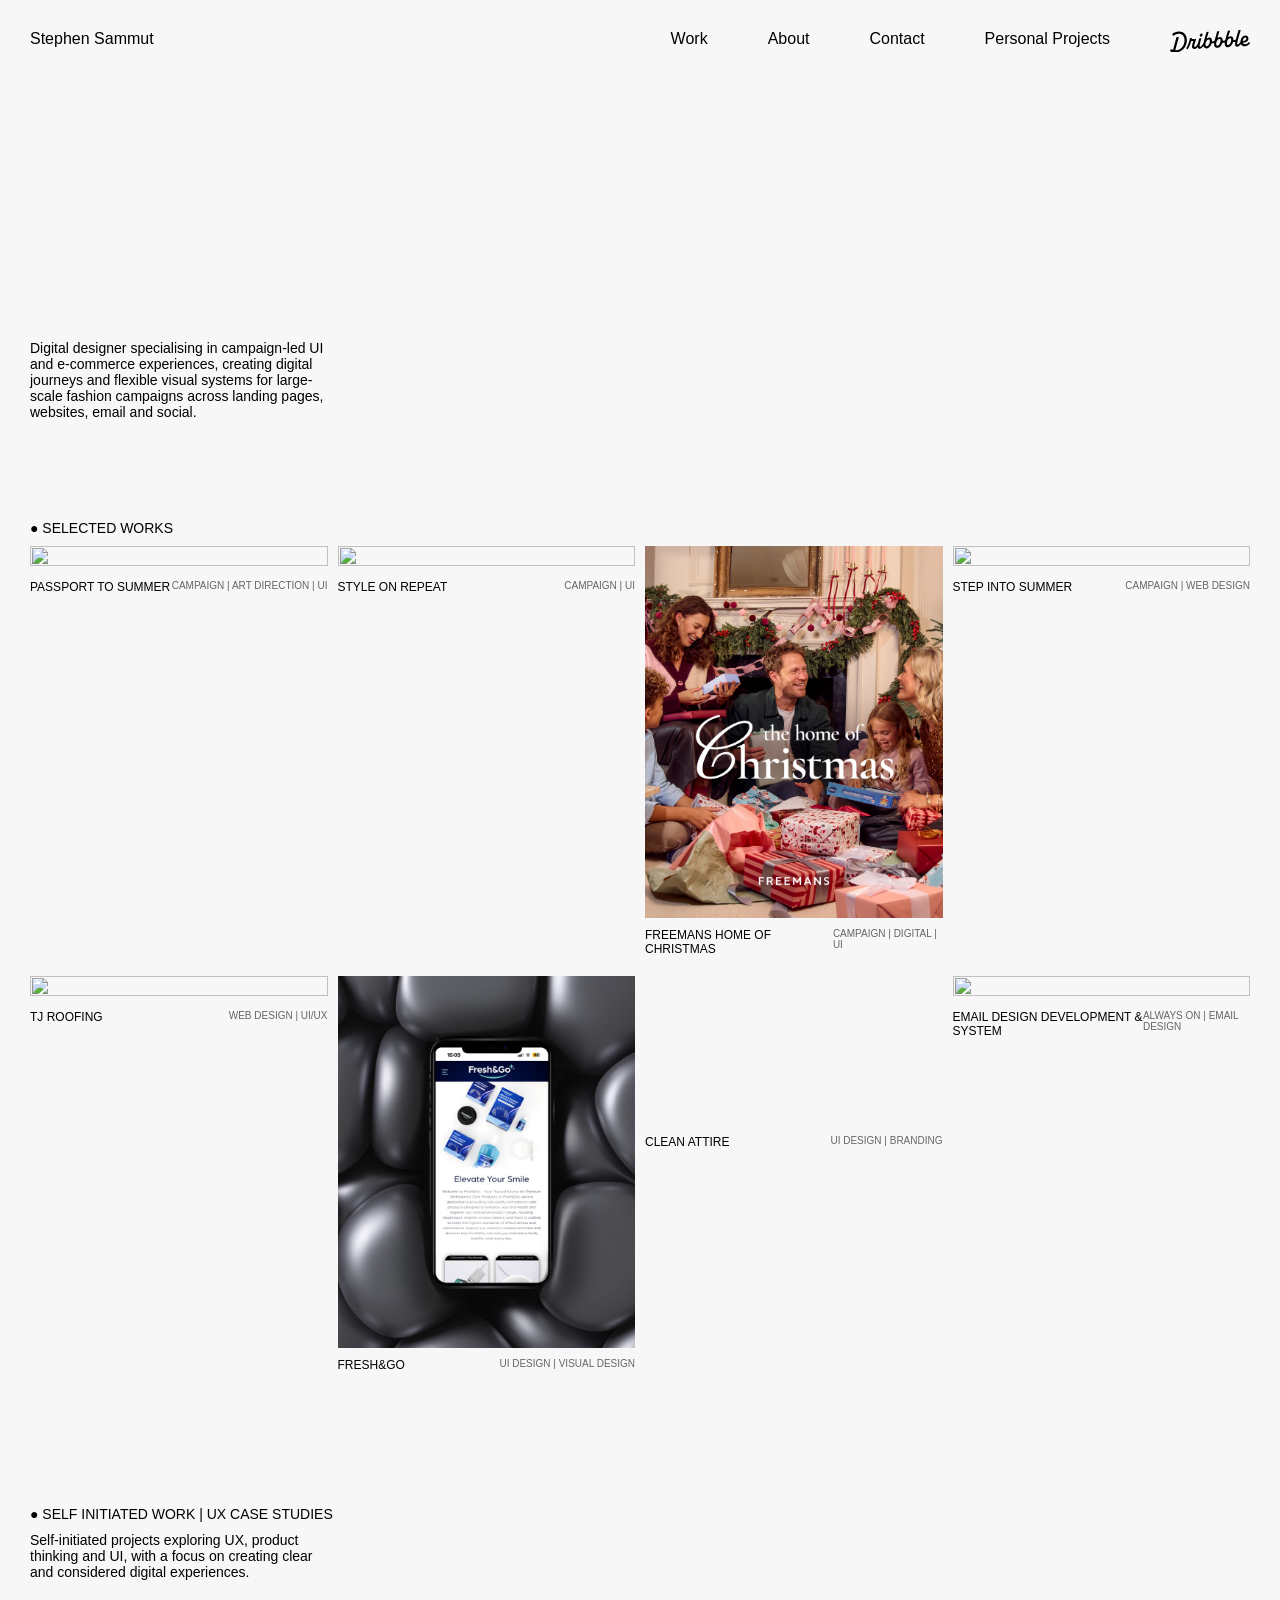
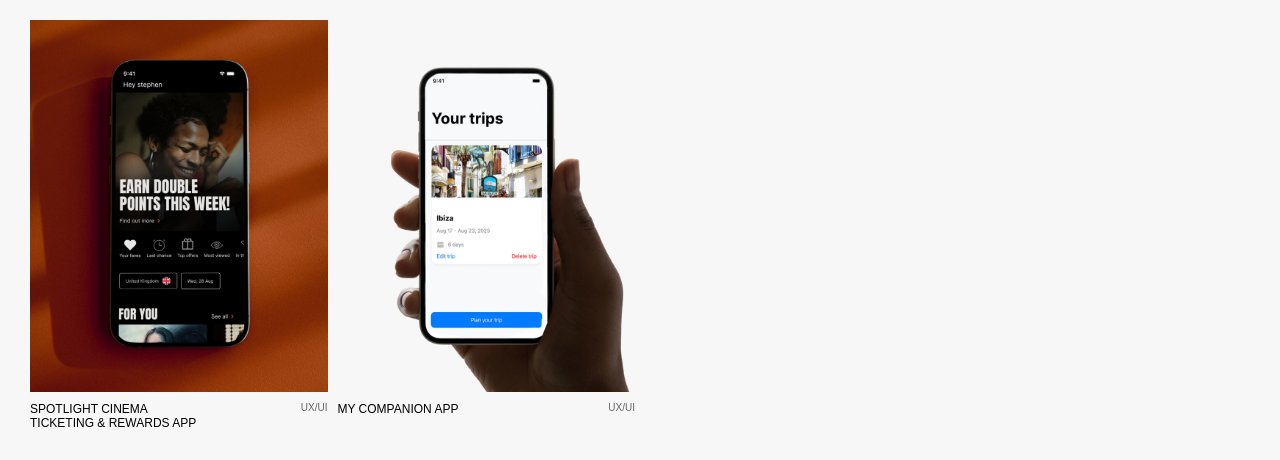
==== index.html @ e6610e61 "Update project image source in index.html" ====
<!doctype html>
<html lang="en">
  <head>
    <meta charset="UTF-8" />
    <meta name="viewport" content="width=device-width, initial-scale=1.0" />
    <meta
      name="description"
      content="Stephen Sammut is a digital designer specialising in campaign-led UI and e-commerce experiences."
    />
    <meta name="author" content="Stephen Sammut" />
    <link rel="stylesheet" href="stephenSitev2.css" />
    <link href="https://db.onlinewebfonts.com/c/d1a580023d40c546276decde1c711e60?family=SuisseIntl-Bold" rel="stylesheet">
    <title>Stephen Sammut | Digital Designer</title>
  </head>

  <body>
    <div class="webpage">
      <header class="top-homepage">
       
        <div class="logo">Stephen Sammut</div>

        <button class="menu-toggle" id="menuToggle">☰</button>

        <nav id="mobileMenu">
          <a href="#work">Work</a>
          <a href="#">About</a>
          <a href="https://www.linkedin.com/feed/">Contact</a>
          <a href="#div_id">Personal Projects</a>
           <a href="https://dribbble.com/StephenSammut" target="_blank"><svg xmlns="http://www.w3.org/2000/svg" width="80"  viewBox="0 0 210 59" fill="none">
    <title>Dribbble: the community for graphic design</title>
<path fill-rule="evenodd" clip-rule="evenodd" d="M206.622 31.928C207.065 31.4116 207.85 31.4352 208.253 31.986H208.25L209.784 34.0834C210.075 34.4864 210.073 35.0425 209.769 35.4349C207.106 38.8893 202.44 42.2143 196.81 42.5359C192.366 42.7887 188.701 41.1051 186.706 37.9221C186.311 37.2925 185.44 37.2557 184.997 37.8511C182.63 41.0286 179.766 43.5134 176.782 43.6845C171.467 43.9876 169.966 40.4228 171.28 32.563C171.412 31.7805 170.726 31.1192 169.987 31.3141C168.885 31.6065 167.715 31.7356 166.528 31.633C166.034 31.5907 165.571 31.8912 165.422 32.3811C163.455 38.8418 158.774 44.8518 152.715 45.1997C148.847 45.421 143.069 43.205 143.647 33.9462C143.695 33.1927 143.019 32.5999 142.323 32.8106C141.11 33.1795 139.804 33.3534 138.474 33.2401C137.981 33.1979 137.52 33.4983 137.371 33.9885C135.404 40.449 130.723 46.4592 124.664 46.8068C120.796 47.0282 115.018 44.8124 115.596 35.5536C115.644 34.7998 114.968 34.207 114.272 34.418C113.059 34.7869 111.753 34.9634 110.423 34.8473C109.93 34.8053 109.469 35.1057 109.32 35.5956C107.352 42.0564 102.672 48.0664 96.6132 48.4142C93.8613 48.5723 90.1398 47.4945 88.4308 43.5264C88.1016 42.7599 87.1144 42.6438 86.6257 43.3105C84.2334 46.5751 81.3193 49.152 78.2762 49.3259C75.1571 49.505 73.4509 48.2535 72.7091 46.0216C72.4458 45.2339 71.4609 45.0467 70.9293 45.6712C68.8002 48.1744 66.3749 50.0082 63.9216 50.1479C60.1393 50.3666 57.9619 47.563 57.7823 44.1667C57.5747 40.204 59.2887 35.564 61.2025 30.4999C61.4684 29.7964 60.9873 29.0348 60.2608 29.0032C59.157 28.956 57.8963 28.8399 56.7113 28.6185C56.1771 28.5159 55.6583 28.8479 55.5063 29.3907C53.243 37.4716 49.7771 45.392 46.8529 50.074C46.5263 50.5984 45.8505 50.7381 45.3593 50.377L43.1264 48.7331C42.6682 48.393 42.5441 47.7397 42.8504 47.247C47.0759 40.478 50.8278 29.8807 52.1215 22.0421C52.2025 21.5415 52.61 21.17 53.0986 21.141L56.0683 20.9697C56.7493 20.9302 57.2861 21.5652 57.162 22.2634L57.1493 22.3372C57.0379 22.959 57.4532 23.5439 58.0532 23.6257C60.7164 23.992 64.6963 24.0366 67.3975 23.9313C68.157 23.9023 68.6938 24.6875 68.4178 25.4226C66.2507 31.1876 63.3469 39.1765 63.5139 42.3382C63.5899 43.7662 64.2204 44.5462 65.3291 44.4829C67.4508 44.3619 70.7141 40.0959 73.1876 35.3455C73.2331 35.261 73.2659 35.169 73.2862 35.0741C74.1196 31.3543 75.3565 27.2068 76.6061 23.0163L76.6837 22.7561C76.8128 22.3188 77.1901 22.0131 77.6306 21.9868L81.1876 21.7839C81.9219 21.7417 82.4712 22.4795 82.2485 23.2093C82.0654 23.8112 81.883 24.409 81.7023 25.0014C78.5723 35.2603 75.9438 43.8759 79.4838 43.6742C81.7978 43.5422 85.0764 39.6164 87.8966 34.0279C87.9421 33.9356 87.9751 33.8381 87.9954 33.7355C88.1372 33.0055 88.3092 32.2416 88.5195 31.4432C90.1639 24.8753 92.0286 18.3691 93.8955 11.855C94.4717 9.8446 95.0481 7.83341 95.6182 5.81945C95.7449 5.37417 96.1245 5.06062 96.57 5.03426L100.221 4.82611C100.963 4.78396 101.512 5.52962 101.279 6.26474C99.8208 10.8388 98.2967 15.7106 96.8487 20.4006C96.5448 21.3887 97.603 22.2107 98.4386 21.6416C99.8791 20.6562 101.545 20.0027 103.158 19.9105C107.267 19.676 110.064 23.0565 110.332 28.1496C110.347 28.4184 110.363 28.7082 110.37 29.0032C110.385 29.5673 110.808 30.023 111.348 30.0704C113.282 30.2417 115.259 29.6673 116.786 28.3051C116.943 28.1654 117.049 27.9757 117.102 27.7701C118.616 21.8916 120.287 16.0568 121.959 10.2147C122.532 8.21455 123.105 6.21353 123.672 4.20956C123.798 3.76427 124.178 3.45072 124.624 3.42438L128.274 3.21623C129.016 3.17408 129.566 3.91972 129.333 4.65484C127.874 9.22892 126.35 14.1007 124.902 18.7907C124.598 19.7788 125.657 20.6008 126.492 20.0317C127.933 19.0463 129.599 18.3929 131.211 18.3006C135.32 18.0662 138.117 21.4466 138.386 26.5399C138.401 26.8084 138.416 27.0985 138.424 27.3935C138.436 27.9573 138.862 28.4132 139.401 28.4607C141.335 28.6318 143.312 28.0573 144.839 26.6951C144.996 26.5557 145.102 26.3659 145.156 26.1604C146.67 20.2818 148.34 14.4471 150.013 8.6051C150.586 6.60484 151.158 4.60372 151.725 2.59968C151.852 2.15439 152.232 1.84085 152.677 1.8145L156.328 1.60635C157.07 1.56419 157.619 2.30985 157.386 3.04497C155.928 7.61902 154.404 12.4908 152.956 17.1808C152.652 18.1689 153.71 18.991 154.546 18.4219C155.986 17.4364 157.652 16.783 159.265 16.6908C163.374 16.4563 166.171 19.8367 166.44 24.9299C166.455 25.2013 166.47 25.4885 166.477 25.7835C166.493 26.3447 166.913 26.8032 167.452 26.8507C169.323 27.0166 171.237 26.4844 172.741 25.2171C172.908 25.0774 173.024 24.8798 173.08 24.6637C174.804 18.0187 177.336 9.31324 179.777 0.981894C179.906 0.541877 180.285 0.236236 180.726 0.209888L184.344 0.0017367C185.078 -0.0404207 185.627 0.692063 185.407 1.42191C182.047 12.5778 179.308 22.3372 177.797 28.0944C175.789 35.9039 175.711 38.1567 177.994 38.025C179.911 37.9143 182.493 35.1952 184.928 31.0847C185.025 30.924 185.075 30.7397 185.083 30.5526C185.402 22.324 190.447 14.8385 197.946 14.409C202.969 14.1218 205.721 17.916 205.918 21.6495C206.293 28.7767 199.248 33.3324 192.42 32.9107C191.625 32.8606 191.047 33.7145 191.397 34.4574C192.351 36.4967 194.359 37.6352 197.787 37.4374C201.048 37.2531 204.468 34.439 206.622 31.928ZM93.7548 33.9278C92.1345 40.4228 94.1017 42.9652 96.646 42.8203C100.823 42.5805 104.864 34.9263 104.553 29.019C104.416 26.4396 102.907 25.0958 101.145 25.1961C98.2106 25.3646 95.0512 28.745 93.7548 33.9278ZM121.808 32.3207C120.188 38.8154 122.155 41.3581 124.7 41.2131H124.697C128.874 40.9734 132.917 33.3192 132.606 27.4119C132.472 24.8324 130.96 23.4886 129.198 23.5887C126.264 23.7574 123.105 27.1379 121.808 32.3207ZM149.862 30.7133C148.242 37.2082 150.209 39.7509 152.753 39.606H152.751C156.925 39.3662 160.971 31.712 160.66 25.8047C160.525 23.2251 159.014 21.8814 157.252 21.9815C154.318 22.1501 151.158 25.5307 149.862 30.7133ZM200.584 22.2239C200.559 20.5218 199.513 19.2887 197.817 19.3862H197.815C194.483 19.5785 191.875 23.1856 191.045 27.562C190.913 28.2577 191.422 28.9058 192.103 28.8899C196.407 28.7821 200.721 25.9416 200.584 22.2239ZM44.3525 25.3837C43.9171 12.1962 35.3423 3.49339 22.6712 3.94658C17.2307 4.19426 11.0052 6.25733 6.32164 9.9461C5.88113 10.2939 5.76719 10.9315 6.06593 11.4163L8.05331 14.6519C8.39254 15.2052 9.11407 15.3185 9.60776 14.9075C13.1724 11.9459 18.0383 10.0041 22.7193 9.79855C31.403 9.43757 37.7828 14.9971 38.1551 25.7367C38.6209 38.2417 30.2157 52.5461 16.7091 53.3207C16.2382 53.3471 15.7471 53.3577 15.2559 53.3577C14.5673 53.3577 14.0585 52.6858 14.2306 51.9901C16.8357 41.4744 19.8763 30.1974 22.9776 19.7029C23.1928 18.973 22.6459 18.2458 21.9143 18.288L17.9648 18.5146C17.5218 18.5409 17.142 18.8492 17.0129 19.2918C14.0331 29.6045 11.0508 40.7895 8.36723 51.284C8.21279 51.89 7.59761 52.2379 7.02544 52.0427C5.62543 51.566 4.34693 51.0232 3.2583 50.3881C2.73677 50.0825 2.07601 50.2987 1.80765 50.8571L0.11142 54.4037C-0.139216 54.9281 0.0455967 55.5709 0.539275 55.8527C4.38489 58.0345 10.223 59.2806 16.0914 58.9462C35.4032 57.8393 44.864 40.0015 44.3525 25.3889V25.3837ZM82.3044 9.18082C79.955 9.31518 77.8713 11.9553 78.0183 14.7377C78.1143 16.5715 79.2917 17.7967 81.1195 17.694C83.4689 17.5596 85.6106 14.7798 85.4714 12.1318C85.3754 10.298 84.0005 9.08333 82.3044 9.18082Z" fill="currentColor"></path>
</svg></a>
        </nav>
      </header>

      <div class="grid-container">
        <div class="grid-container-2">
          <div class="intro-copy">
            <p>
             Digital designer specialising in campaign-led UI and e-commerce experiences, creating digital journeys and flexible visual systems for large-scale fashion campaigns across landing pages, websites, email and social.

            </p>
          </div>

        </div>
      </div>
 <div class="intro-copy" style="padding-bottom: 10px; padding-left: 10px;" id="work">
            <p>
              ● SELECTED WORKS

            </p>
          </div>
      <main class="grid-container">
        <div class="grid-container-2">
          <div class="case-study-container">
            <a href="PassporttosummerCasestudy.html">
              <img src="imgs/ProjectCard_1_PTS_v3.gif" alt="" />
            </a>
            <div class="project-copy-content">
              <div class="project-name">PASSPORT TO SUMMER</div>
              <div class="project-name-span">CAMPAIGN | ART DIRECTION | UI</div>
            </div>
          </div>

          <div class="case-study-container">
            <a href="styleonrepeat.html">
              <img src="imgs/ProjectCard_3_SOR_.png" alt="" />
            </a>
            <div class="project-copy-content">
              <div class="project-name">STYLE ON REPEAT</div>
              <div class="project-name-span">CAMPAIGN | UI</div>
            </div>
          </div>



          <div class="case-study-container">
            <a href="Christmas.html">
              <img src="imgs/ProjectCard_5_XMAS_.png" alt="" />
            </a>
            <div class="project-copy-content">
              <div class="project-name">FREEMANS HOME OF CHRISTMAS</div>
              <div class="project-name-span">CAMPAIGN | DIGITAL | UI</div>
            </div>
          </div>

          <div class="case-study-container">
            <a href="stepintosummer.html">
              <img src="imgs/ProjectCard_2_SIS_.png" alt="" />
            </a>
            <div class="project-copy-content">
              <div class="project-name">STEP INTO SUMMER</div>
              <div class="project-name-span">CAMPAIGN | WEB DESIGN</div>
            </div>
          </div>

           

          

          <div class="case-study-container">
            <a href="tjroofing.html">
              <img src="imgs/ProjectCard_6_TJ_.png" alt="" />
            </a>
            <div class="project-copy-content">
              <div class="project-name">TJ ROOFING</div>
              <div class="project-name-span">WEB DESIGN | UI/UX</div>
            </div>
          </div>



          <div class="case-study-container">
            <a href="fresh&go.html">
              <img src="imgs/ProjectCard_7_FRESHandgo_.png" alt="" />
            </a>
            <div class="project-copy-content">
              <div class="project-name">FRESH&GO</div>
              <div class="project-name-span">UI DESIGN | VISUAL DESIGN</div>
            </div>
          </div>

          <div class="case-study-container">
            <a href="cleanattire.html">
             <video class="video" autoplay muted loop playsinline>
            <source
              src="imgs/ProjectCard_8_cleanattire_.mp4"
              type="video/mp4"
            />
          </video>
            </a>
            <div class="project-copy-content">
              <div class="project-name">CLEAN ATTIRE</div>
              <div class="project-name-span">UI DESIGN | BRANDING</div>
            </div>
          </div>

          <div class="case-study-container">
            <a href="emaildesign.html">
              <img src="imgs/ProjectCard_4_EMAIL.png" alt="" />
            </a>
            <div class="project-copy-content">
              <div class="project-name">EMAIL DESIGN DEVELOPMENT & SYSTEM</div>
              <div class="project-name-span">ALWAYS ON | EMAIL DESIGN</div>
            </div>
          </div>

         
        </div>
      </main>

      <!-- Personal Work Section -->
      <section class="personal-work-container">
        <div class="intro-copy" style="padding-bottom: 10px; padding-left: 10px;">
            <p>
              ● SELF INITIATED WORK  | UX CASE STUDIES

            </p>
          </div>
          <div class="grid-container">
        <div class="grid-container-2">
          <div class="intro-copy personal-work-copy">
            <p>
             Self-initiated projects exploring UX, product thinking and UI, with a focus on creating clear and considered digital experiences.

            </p>
          </div>

        </div>
      </div>
        <main class="grid-container">
        <div class="grid-container-2">
            <div class="case-study-container">
            <a href="spotlight.html">
              <img src="imgs/ProjectCard_9_Spotlight_.jpg" alt="" />
            </a>
            <div class="project-copy-content" id="div_id">
              <div class="project-name">SPOTLIGHT CINEMA<br>TICKETING & REWARDS APP</div>
              <div class="project-name-span">UX/UI</div>
            </div>
          </div>
           <div class="case-study-container">
            <a href="emaildesign.html">
              <img src="imgs/ProjectCard_10_Companion.jpg" alt="" />
            </a>
            <div class="project-copy-content">
              <div class="project-name">MY COMPANION APP</div>
              <div class="project-name-span">UX/UI</div>
            </div>
          </div>
        </div>
      </main>
      </section>
    </div>
    <script src="script.js"></script>
   
  </body>
</html>
---- stephenSitev2.css ----
* {
  box-sizing: border-box;
  margin: 0;
  padding: 0;
}

body {
  font-family: Arial, sans-serif;
  background-color: #f7f7f7;
}

h2 {
  font-size: 1.25rem;
  line-height: 1.5rem;
  margin-bottom: 10px;
     font-family: "Suisse Intl", sans-serif;
    font-weight: 700;

}

.test-image{
  width: 100%;
}
.test-image img{
  position: absolute;
}

.container-7{
      display: flex;
    overflow: hidden;
    width: 100%;
    height: auto;
    max-width: none;
    padding-top: 50px;
    padding-bottom: 50px;
    justify-content: center;
    align-items: center;
}



.webpage {
  width: 100%;
  min-height: 100vh;
  padding: 20px;
}

.intro-copy.case-study-intro.less-width{
  max-width: 400px;
}

/* CASE STUDY LINK */

.case-study-link {
  display: inline-flex;
  align-items: center;
  gap: 8px;
  text-decoration: none;
  color: inherit;
  font-size: 16px;
  transition: gap 0.3s ease;
  padding-top: 10px;
}

.case-study-link .arrow {
  font-size: 20px;
  line-height: 1;
  transition: transform 0.3s ease;
}

.case-study-link:hover {
  gap: 12px;
}

.case-study-link:hover .arrow {
  transform: translate(2px, -2px);
}


/* -------------------------
   HEADER
------------------------- */

.top-homepage {
  width: 100%;
  height: 320px;

  display: flex;
  justify-content: space-between;
  align-items: flex-start;

  padding: 10px;
}

.top-homepage.new-row {
  padding: 0px 10px 40px;
  height: 100%;
}

.logo {
  font-size: 16px;
}

nav {
  display: flex;
  gap: 60px;
}

nav a {
  color: #000;
  text-decoration: none;
}

.menu-toggle {
  display: none;
}

/* -------------------------
   PROJECT GRID
------------------------- */

.grid-container {
  width: 100%;
  padding: 0 10px;
}

.grid-container-2 {
  display: grid;
  grid-template-columns: repeat(4, 1fr);
  gap: 10px;
  width: 100%;
}

.grid-container-2.column-layout {
  display: flex;
  flex-direction: column;
  width: 40%;
  height: 100%;
}

.grid-container-2.two-column-layout {
  display: grid;
  grid-template-columns: repeat(2, 1fr);
  gap: 10px;
  width: 100%;
}

.video {
  width: 100%;
  height: auto;
  display: block;
}

/* -------------------------
   PROJECT
------------------------- */

.one-col-layout {
  display: flex;
  flex-direction: column;
  width: 71%;
  height: 100%;
  margin: 0 auto;
}

.case-study-container {
  width: 100%;
  margin-bottom: 10px;
}



.case-study-container a {
  display: block;
  color: #000;
  text-decoration: none;
}

.case-study-container img {
  display: block;
  width: 100%;
  height: 100%;
  object-fit: cover;
}

.case-study-container.two-rows {
  display: grid;
  grid-template-rows: 1fr 1fr;
  gap: 5px;
}

.case-study-container.gifting-wireframe{
  padding:100px;
}

.case-study-text {
  margin-top: 8px;
  font-size: 12px;
}

.project-name {
  padding-top: 10px;
  font-size: 12px;
}

.project-name-span {
  padding-top: 10px;
  font-size: 10px;
  color: #656565;
}

.project-copy-content {
  display: flex;
  justify-content: space-between;
}

.intro-copy {
  padding-bottom: 100px;
  font-size: 14px;
}

.intro-copy.case-study-intro {
  padding-bottom: 0px;
}

.intro-copy.case-study-intro.new-row {
  width: 40vw;
  padding: 5%;
}

/* ================================
   CAMPAIGN IMPACT
================================ */

.campaign-impact {
    width: 100%;
    margin: 90px 20px 110px;
}

.campaign-impact__line {
    width: 100%;
    height: 1px;
    background: #d8d8d8;
    margin-bottom: 55px;
}

.campaign-impact__content {
    display: grid;
    grid-template-columns: 1fr 1fr;
    gap: 80px;
    align-items: center;
}

.campaign-impact__stat {
    display: flex;
    flex-direction: column;
}

.campaign-impact__eyebrow {
    font-size: 11px;
    line-height: 1;
    text-transform: uppercase;
    letter-spacing: 0.08em;
    margin-bottom: 18px;
}

.campaign-impact__number {
    font-size: clamp(70px, 8vw, 120px);
    line-height: 0.85;
    font-weight: 400;
    letter-spacing: -0.06em;
    margin-bottom: 20px;
}

.campaign-impact__label {
    font-size: 11px;
    line-height: 1;
    text-transform: uppercase;
    letter-spacing: 0.12em;
}

.campaign-impact__description {
    max-width: 430px;
    border-left: 1px solid #d8d8d8;
    padding-left: 45px;
}

.campaign-impact__description p {
    margin: 0;
    font-size: 15px;
    line-height: 1.45;
}

.personal-work-container {
  width: 100%;
  height: auto;
  padding-top: 10%;
 
}

.intro-copy.personal-work-copy{
  padding-bottom: 40px;
}


.relative-flex-phone.home {
    top: 81px;
    position: relative
}

.relative-flex-phone.rewards {
    top: 126px;
    position: relative
}

.relative-flex-screen {
    display: flex;
    flex-direction: row;
    overflow-x: auto;
    scroll-snap-type: x mandatory;
    -webkit-overflow-scrolling: touch;
    scroll-behavior: smooth;
    transition: transform 0.5s ease;
    position: relative;
    display: flex;
    padding-top: 100px;
    padding-bottom: 200px;
    justify-content: center;
    align-items: center;
    gap: 21px;
    aspect-ratio: auto;
    background-color: var(--white);
    overflow-y: hidden;
  }

  .center {
    display: flex;
    justify-content: center;
    align-items: center;
  }

@media (min-width: 1024px) {
  a {
    position: relative;
    text-decoration: none;
    color: inherit;
  }

  a::after {
    content: "";
    position: absolute;
    left: 0;
    bottom: -4px;
    width: 100%;
    height: 1px;
    background: currentColor;
    transform: scaleX(0);
    transform-origin: left;
    transition: transform 0.4s cubic-bezier(0.16, 1, 0.3, 1);
  }

  a:hover::after {
    transform: scaleX(1);
  }
}

@media (max-width: 1080px) {
  .project-copy-content {
    display: block;
  }
}

@media (max-width: 768px) {

  .relative-flex-phone.home {
    top: 0;
   
}

.relative-flex-phone.rewards {
    top: 0;
}

  .webpage{
    padding:5px;
  }

  .grid-container-2.column-layout {

    width: 100%;
  }

  .intro-copy.case-study-intro.new-row {
    width: 100%;
    padding: 5%;
  }

  .grid-container-2 {
    display: grid;
    grid-template-columns: repeat(2, 1fr);
    gap: 5px;
    width: 100%;
  }

  .menu-toggle {
    display: block;
    position: relative;
    z-index: 10;
    border: none;
    background: none;
  }

  nav {
    position: fixed;
    top: 0;
    right: 0;

    width: 7vw;
    height: 100vh;
    box-shadow: -8px 0 30px rgba(0, 0, 0, 0.08);

    background: #fff;

    display: flex;
    flex-direction: column;
    justify-content: center;
    align-items: flex-start;

    padding: 80px;

    transform: translateX(100%);

    transition: transform 0.7s cubic-bezier(0.76, 0, 0.24, 1);
  }

  nav.open {
    transform: translateX(0);
  }


    .campaign-impact {
        margin: 65px 10px 75px;
    }

    .campaign-impact__line {
        margin-bottom: 40px;
    }

    .campaign-impact__content {
        grid-template-columns: 1fr;
        gap: 45px;
    }

    .campaign-impact__number {
        font-size: clamp(70px, 22vw, 110px);
    }

    .campaign-impact__description {
        max-width: 100%;
        border-left: none;
        border-top: 1px solid #d8d8d8;
        padding-left: 0;
        padding-top: 25px;
    }

    .campaign-impact__description p {
        font-size: 14px;
    }
}

@media (max-width: 600px) {

  .case-study-container.gifting-wireframe {
    padding: 0;
  }

  .intro-copy.case-study-intro.new-row {
    width: 100%;
    padding: 2%;
    padding-bottom: 6%;
  }

  .grid-container {
    padding-bottom: 5%;
  }

  .grid-container-2 {
    display: grid;
    grid-template-columns: repeat(1, 1fr);
  }

  .top-homepage {
    height: 230px;
  }

  .grid-container-2.two-column-layout {
    display: grid;
    grid-template-columns: repeat(1, 1fr);
  }

  .grid-container-2.column-layout {
    width: 100%;
  }

  .top-homepage.new-row {
    padding: 0;
  }

  .case-study-container {
    margin-bottom: 5px;
  }
}

@media (max-width: 462px) {

  .one-col-layout {
    width: 100%;
    position: absolute;
    top: 137%;
    left: 0%;
  }

  .padding {
    padding: 10px;
  }

  .project-copy-content {
    display: block;
  }

  .intro-copy.case-study-intro {
    padding-bottom: 10px;
    font-size: 0.889rem;
    line-height: 1.1rem;
  }

  .case-study-container {
    padding-bottom: 5%;
  }

  .project-name-span {
    padding-top: 5px;
  }

  .intro-copy.case-study-intro.new-row {
    font-size: 0.7rem;
    line-height: 1.1rem;
  }
}
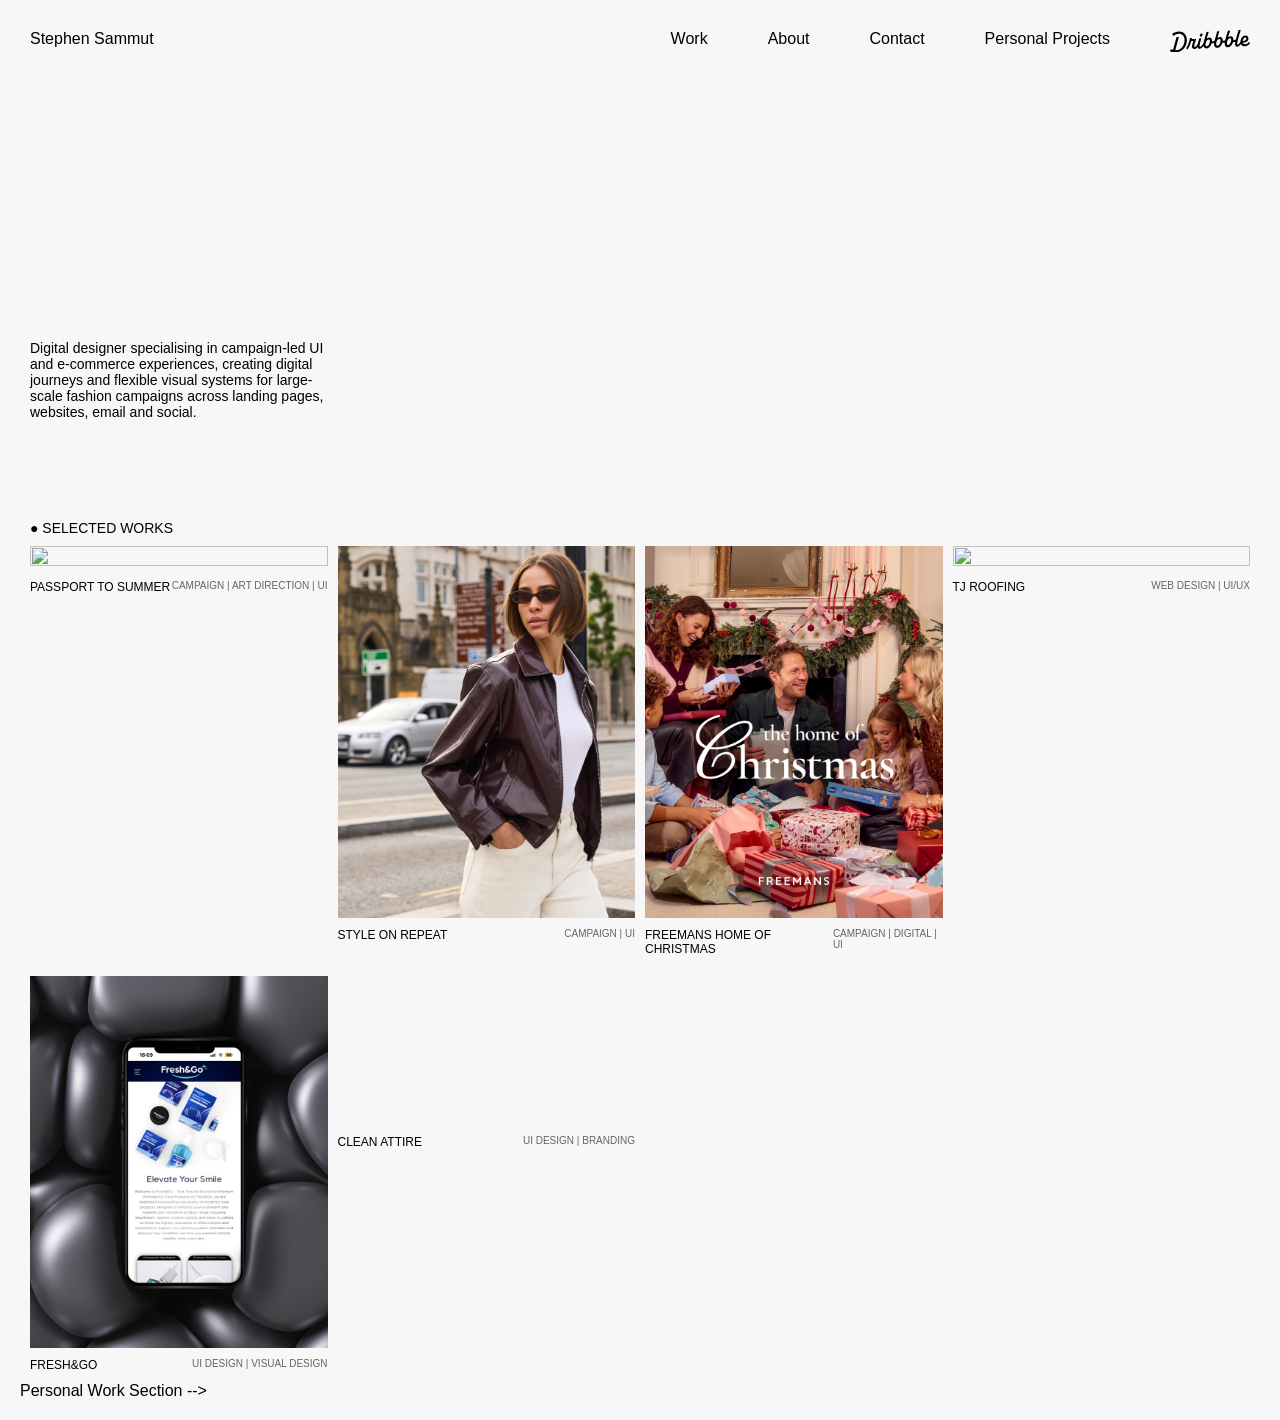
==== commit 76e65d91: "Update index.html" ====
--- a/index.html
+++ b/index.html
@@ -84,7 +84,7 @@
             </div>
           </div>
 
-          <div class="case-study-container">
+         <!-- <div class="case-study-container">
             <a href="stepintosummer.html">
               <img src="imgs/ProjectCard_2_SIS_.png" alt="" />
             </a>
@@ -92,7 +92,7 @@
               <div class="project-name">STEP INTO SUMMER</div>
               <div class="project-name-span">CAMPAIGN | WEB DESIGN</div>
             </div>
-          </div>
+          </div> -->
 
            
 
@@ -135,7 +135,7 @@
             </div>
           </div>
 
-          <div class="case-study-container">
+         <!-- <div class="case-study-container">
             <a href="emaildesign.html">
               <img src="imgs/ProjectCard_4_EMAIL.png" alt="" />
             </a>
@@ -143,14 +143,14 @@
               <div class="project-name">EMAIL DESIGN DEVELOPMENT & SYSTEM</div>
               <div class="project-name-span">ALWAYS ON | EMAIL DESIGN</div>
             </div>
-          </div>
+          </div> -->
 
          
         </div>
       </main>
 
-      <!-- Personal Work Section -->
-      <section class="personal-work-container">
+    Personal Work Section -->
+      <!-- <section class="personal-work-container">
         <div class="intro-copy" style="padding-bottom: 10px; padding-left: 10px;">
             <p>
               ● SELF INITIATED WORK  | UX CASE STUDIES
@@ -190,7 +190,7 @@
           </div>
         </div>
       </main>
-      </section>
+      </section> -->
     </div>
     <script src="script.js"></script>
    
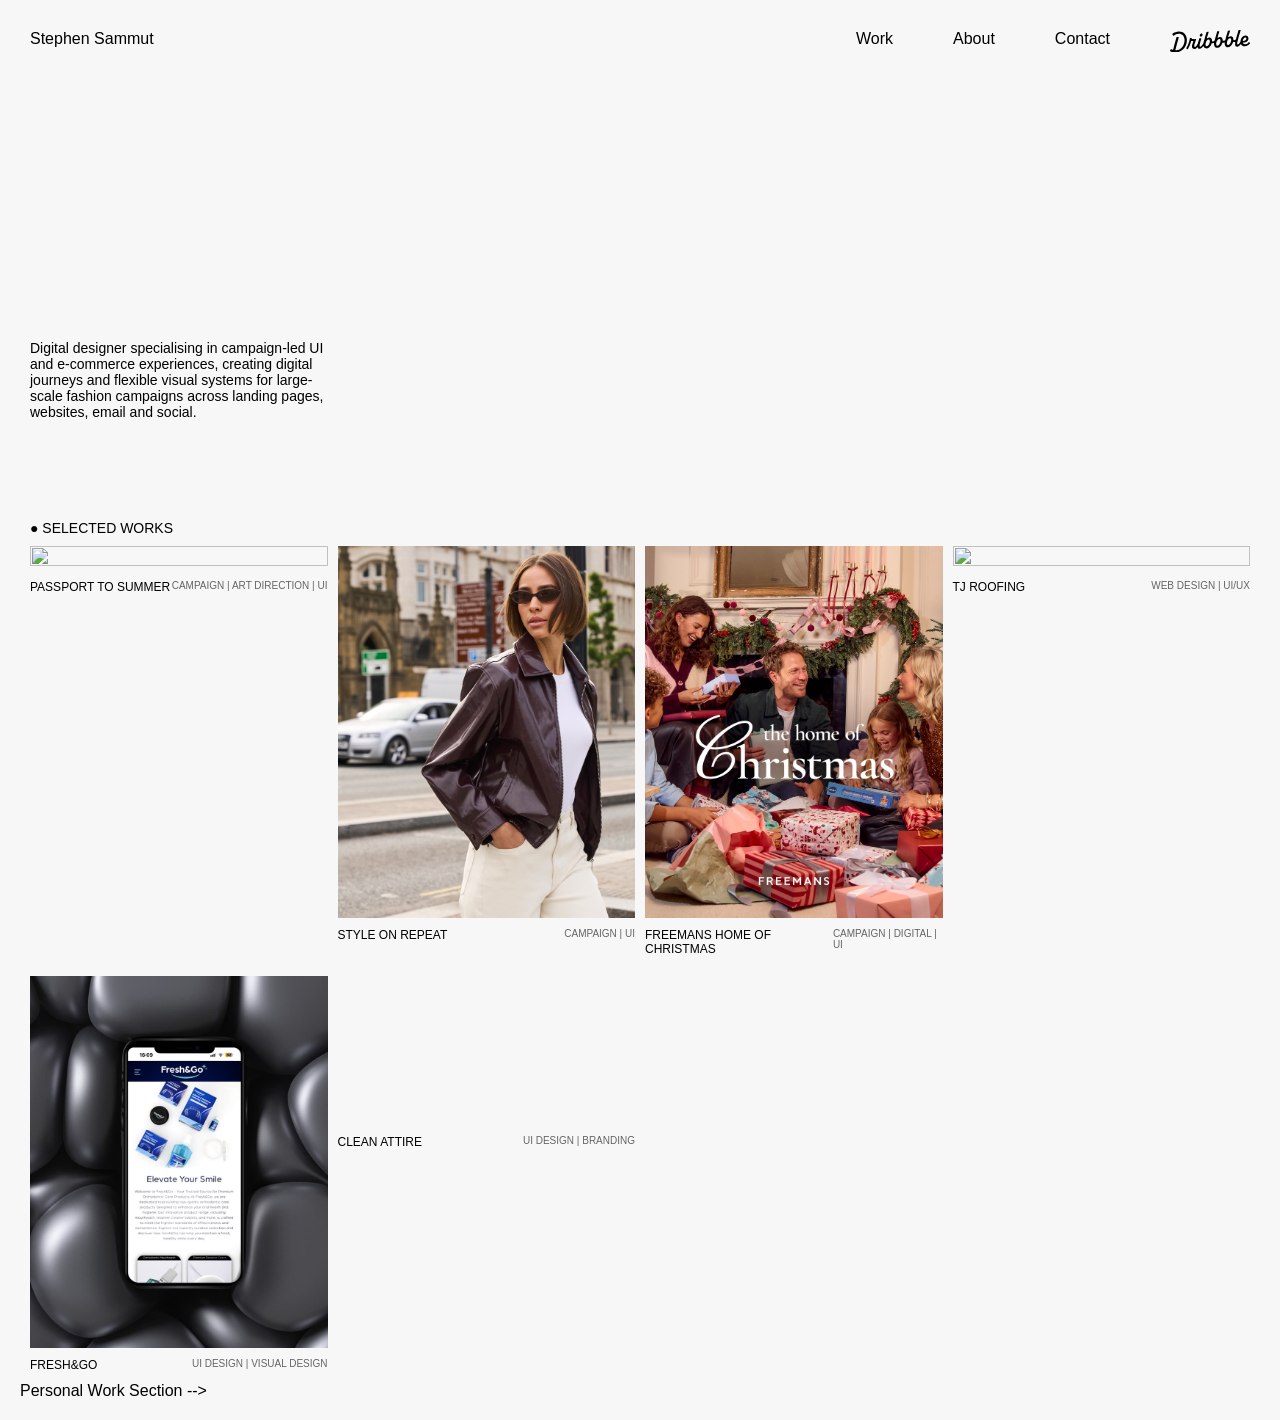
==== commit 3b7f9500: "Comment out Personal Projects link in mobile menu Comment out the Personal Projects link in the mobi" ====
--- a/index.html
+++ b/index.html
@@ -25,7 +25,7 @@
           <a href="#work">Work</a>
           <a href="#">About</a>
           <a href="https://www.linkedin.com/feed/">Contact</a>
-          <a href="#div_id">Personal Projects</a>
+          <!--<a href="#div_id">Personal Projects</a> -->
            <a href="https://dribbble.com/StephenSammut" target="_blank"><svg xmlns="http://www.w3.org/2000/svg" width="80"  viewBox="0 0 210 59" fill="none">
     <title>Dribbble: the community for graphic design</title>
 <path fill-rule="evenodd" clip-rule="evenodd" d="M206.622 31.928C207.065 31.4116 207.85 31.4352 208.253 31.986H208.25L209.784 34.0834C210.075 34.4864 210.073 35.0425 209.769 35.4349C207.106 38.8893 202.44 42.2143 196.81 42.5359C192.366 42.7887 188.701 41.1051 186.706 37.9221C186.311 37.2925 185.44 37.2557 184.997 37.8511C182.63 41.0286 179.766 43.5134 176.782 43.6845C171.467 43.9876 169.966 40.4228 171.28 32.563C171.412 31.7805 170.726 31.1192 169.987 31.3141C168.885 31.6065 167.715 31.7356 166.528 31.633C166.034 31.5907 165.571 31.8912 165.422 32.3811C163.455 38.8418 158.774 44.8518 152.715 45.1997C148.847 45.421 143.069 43.205 143.647 33.9462C143.695 33.1927 143.019 32.5999 142.323 32.8106C141.11 33.1795 139.804 33.3534 138.474 33.2401C137.981 33.1979 137.52 33.4983 137.371 33.9885C135.404 40.449 130.723 46.4592 124.664 46.8068C120.796 47.0282 115.018 44.8124 115.596 35.5536C115.644 34.7998 114.968 34.207 114.272 34.418C113.059 34.7869 111.753 34.9634 110.423 34.8473C109.93 34.8053 109.469 35.1057 109.32 35.5956C107.352 42.0564 102.672 48.0664 96.6132 48.4142C93.8613 48.5723 90.1398 47.4945 88.4308 43.5264C88.1016 42.7599 87.1144 42.6438 86.6257 43.3105C84.2334 46.5751 81.3193 49.152 78.2762 49.3259C75.1571 49.505 73.4509 48.2535 72.7091 46.0216C72.4458 45.2339 71.4609 45.0467 70.9293 45.6712C68.8002 48.1744 66.3749 50.0082 63.9216 50.1479C60.1393 50.3666 57.9619 47.563 57.7823 44.1667C57.5747 40.204 59.2887 35.564 61.2025 30.4999C61.4684 29.7964 60.9873 29.0348 60.2608 29.0032C59.157 28.956 57.8963 28.8399 56.7113 28.6185C56.1771 28.5159 55.6583 28.8479 55.5063 29.3907C53.243 37.4716 49.7771 45.392 46.8529 50.074C46.5263 50.5984 45.8505 50.7381 45.3593 50.377L43.1264 48.7331C42.6682 48.393 42.5441 47.7397 42.8504 47.247C47.0759 40.478 50.8278 29.8807 52.1215 22.0421C52.2025 21.5415 52.61 21.17 53.0986 21.141L56.0683 20.9697C56.7493 20.9302 57.2861 21.5652 57.162 22.2634L57.1493 22.3372C57.0379 22.959 57.4532 23.5439 58.0532 23.6257C60.7164 23.992 64.6963 24.0366 67.3975 23.9313C68.157 23.9023 68.6938 24.6875 68.4178 25.4226C66.2507 31.1876 63.3469 39.1765 63.5139 42.3382C63.5899 43.7662 64.2204 44.5462 65.3291 44.4829C67.4508 44.3619 70.7141 40.0959 73.1876 35.3455C73.2331 35.261 73.2659 35.169 73.2862 35.0741C74.1196 31.3543 75.3565 27.2068 76.6061 23.0163L76.6837 22.7561C76.8128 22.3188 77.1901 22.0131 77.6306 21.9868L81.1876 21.7839C81.9219 21.7417 82.4712 22.4795 82.2485 23.2093C82.0654 23.8112 81.883 24.409 81.7023 25.0014C78.5723 35.2603 75.9438 43.8759 79.4838 43.6742C81.7978 43.5422 85.0764 39.6164 87.8966 34.0279C87.9421 33.9356 87.9751 33.8381 87.9954 33.7355C88.1372 33.0055 88.3092 32.2416 88.5195 31.4432C90.1639 24.8753 92.0286 18.3691 93.8955 11.855C94.4717 9.8446 95.0481 7.83341 95.6182 5.81945C95.7449 5.37417 96.1245 5.06062 96.57 5.03426L100.221 4.82611C100.963 4.78396 101.512 5.52962 101.279 6.26474C99.8208 10.8388 98.2967 15.7106 96.8487 20.4006C96.5448 21.3887 97.603 22.2107 98.4386 21.6416C99.8791 20.6562 101.545 20.0027 103.158 19.9105C107.267 19.676 110.064 23.0565 110.332 28.1496C110.347 28.4184 110.363 28.7082 110.37 29.0032C110.385 29.5673 110.808 30.023 111.348 30.0704C113.282 30.2417 115.259 29.6673 116.786 28.3051C116.943 28.1654 117.049 27.9757 117.102 27.7701C118.616 21.8916 120.287 16.0568 121.959 10.2147C122.532 8.21455 123.105 6.21353 123.672 4.20956C123.798 3.76427 124.178 3.45072 124.624 3.42438L128.274 3.21623C129.016 3.17408 129.566 3.91972 129.333 4.65484C127.874 9.22892 126.35 14.1007 124.902 18.7907C124.598 19.7788 125.657 20.6008 126.492 20.0317C127.933 19.0463 129.599 18.3929 131.211 18.3006C135.32 18.0662 138.117 21.4466 138.386 26.5399C138.401 26.8084 138.416 27.0985 138.424 27.3935C138.436 27.9573 138.862 28.4132 139.401 28.4607C141.335 28.6318 143.312 28.0573 144.839 26.6951C144.996 26.5557 145.102 26.3659 145.156 26.1604C146.67 20.2818 148.34 14.4471 150.013 8.6051C150.586 6.60484 151.158 4.60372 151.725 2.59968C151.852 2.15439 152.232 1.84085 152.677 1.8145L156.328 1.60635C157.07 1.56419 157.619 2.30985 157.386 3.04497C155.928 7.61902 154.404 12.4908 152.956 17.1808C152.652 18.1689 153.71 18.991 154.546 18.4219C155.986 17.4364 157.652 16.783 159.265 16.6908C163.374 16.4563 166.171 19.8367 166.44 24.9299C166.455 25.2013 166.47 25.4885 166.477 25.7835C166.493 26.3447 166.913 26.8032 167.452 26.8507C169.323 27.0166 171.237 26.4844 172.741 25.2171C172.908 25.0774 173.024 24.8798 173.08 24.6637C174.804 18.0187 177.336 9.31324 179.777 0.981894C179.906 0.541877 180.285 0.236236 180.726 0.209888L184.344 0.0017367C185.078 -0.0404207 185.627 0.692063 185.407 1.42191C182.047 12.5778 179.308 22.3372 177.797 28.0944C175.789 35.9039 175.711 38.1567 177.994 38.025C179.911 37.9143 182.493 35.1952 184.928 31.0847C185.025 30.924 185.075 30.7397 185.083 30.5526C185.402 22.324 190.447 14.8385 197.946 14.409C202.969 14.1218 205.721 17.916 205.918 21.6495C206.293 28.7767 199.248 33.3324 192.42 32.9107C191.625 32.8606 191.047 33.7145 191.397 34.4574C192.351 36.4967 194.359 37.6352 197.787 37.4374C201.048 37.2531 204.468 34.439 206.622 31.928ZM93.7548 33.9278C92.1345 40.4228 94.1017 42.9652 96.646 42.8203C100.823 42.5805 104.864 34.9263 104.553 29.019C104.416 26.4396 102.907 25.0958 101.145 25.1961C98.2106 25.3646 95.0512 28.745 93.7548 33.9278ZM121.808 32.3207C120.188 38.8154 122.155 41.3581 124.7 41.2131H124.697C128.874 40.9734 132.917 33.3192 132.606 27.4119C132.472 24.8324 130.96 23.4886 129.198 23.5887C126.264 23.7574 123.105 27.1379 121.808 32.3207ZM149.862 30.7133C148.242 37.2082 150.209 39.7509 152.753 39.606H152.751C156.925 39.3662 160.971 31.712 160.66 25.8047C160.525 23.2251 159.014 21.8814 157.252 21.9815C154.318 22.1501 151.158 25.5307 149.862 30.7133ZM200.584 22.2239C200.559 20.5218 199.513 19.2887 197.817 19.3862H197.815C194.483 19.5785 191.875 23.1856 191.045 27.562C190.913 28.2577 191.422 28.9058 192.103 28.8899C196.407 28.7821 200.721 25.9416 200.584 22.2239ZM44.3525 25.3837C43.9171 12.1962 35.3423 3.49339 22.6712 3.94658C17.2307 4.19426 11.0052 6.25733 6.32164 9.9461C5.88113 10.2939 5.76719 10.9315 6.06593 11.4163L8.05331 14.6519C8.39254 15.2052 9.11407 15.3185 9.60776 14.9075C13.1724 11.9459 18.0383 10.0041 22.7193 9.79855C31.403 9.43757 37.7828 14.9971 38.1551 25.7367C38.6209 38.2417 30.2157 52.5461 16.7091 53.3207C16.2382 53.3471 15.7471 53.3577 15.2559 53.3577C14.5673 53.3577 14.0585 52.6858 14.2306 51.9901C16.8357 41.4744 19.8763 30.1974 22.9776 19.7029C23.1928 18.973 22.6459 18.2458 21.9143 18.288L17.9648 18.5146C17.5218 18.5409 17.142 18.8492 17.0129 19.2918C14.0331 29.6045 11.0508 40.7895 8.36723 51.284C8.21279 51.89 7.59761 52.2379 7.02544 52.0427C5.62543 51.566 4.34693 51.0232 3.2583 50.3881C2.73677 50.0825 2.07601 50.2987 1.80765 50.8571L0.11142 54.4037C-0.139216 54.9281 0.0455967 55.5709 0.539275 55.8527C4.38489 58.0345 10.223 59.2806 16.0914 58.9462C35.4032 57.8393 44.864 40.0015 44.3525 25.3889V25.3837ZM82.3044 9.18082C79.955 9.31518 77.8713 11.9553 78.0183 14.7377C78.1143 16.5715 79.2917 17.7967 81.1195 17.694C83.4689 17.5596 85.6106 14.7798 85.4714 12.1318C85.3754 10.298 84.0005 9.08333 82.3044 9.18082Z" fill="currentColor"></path>
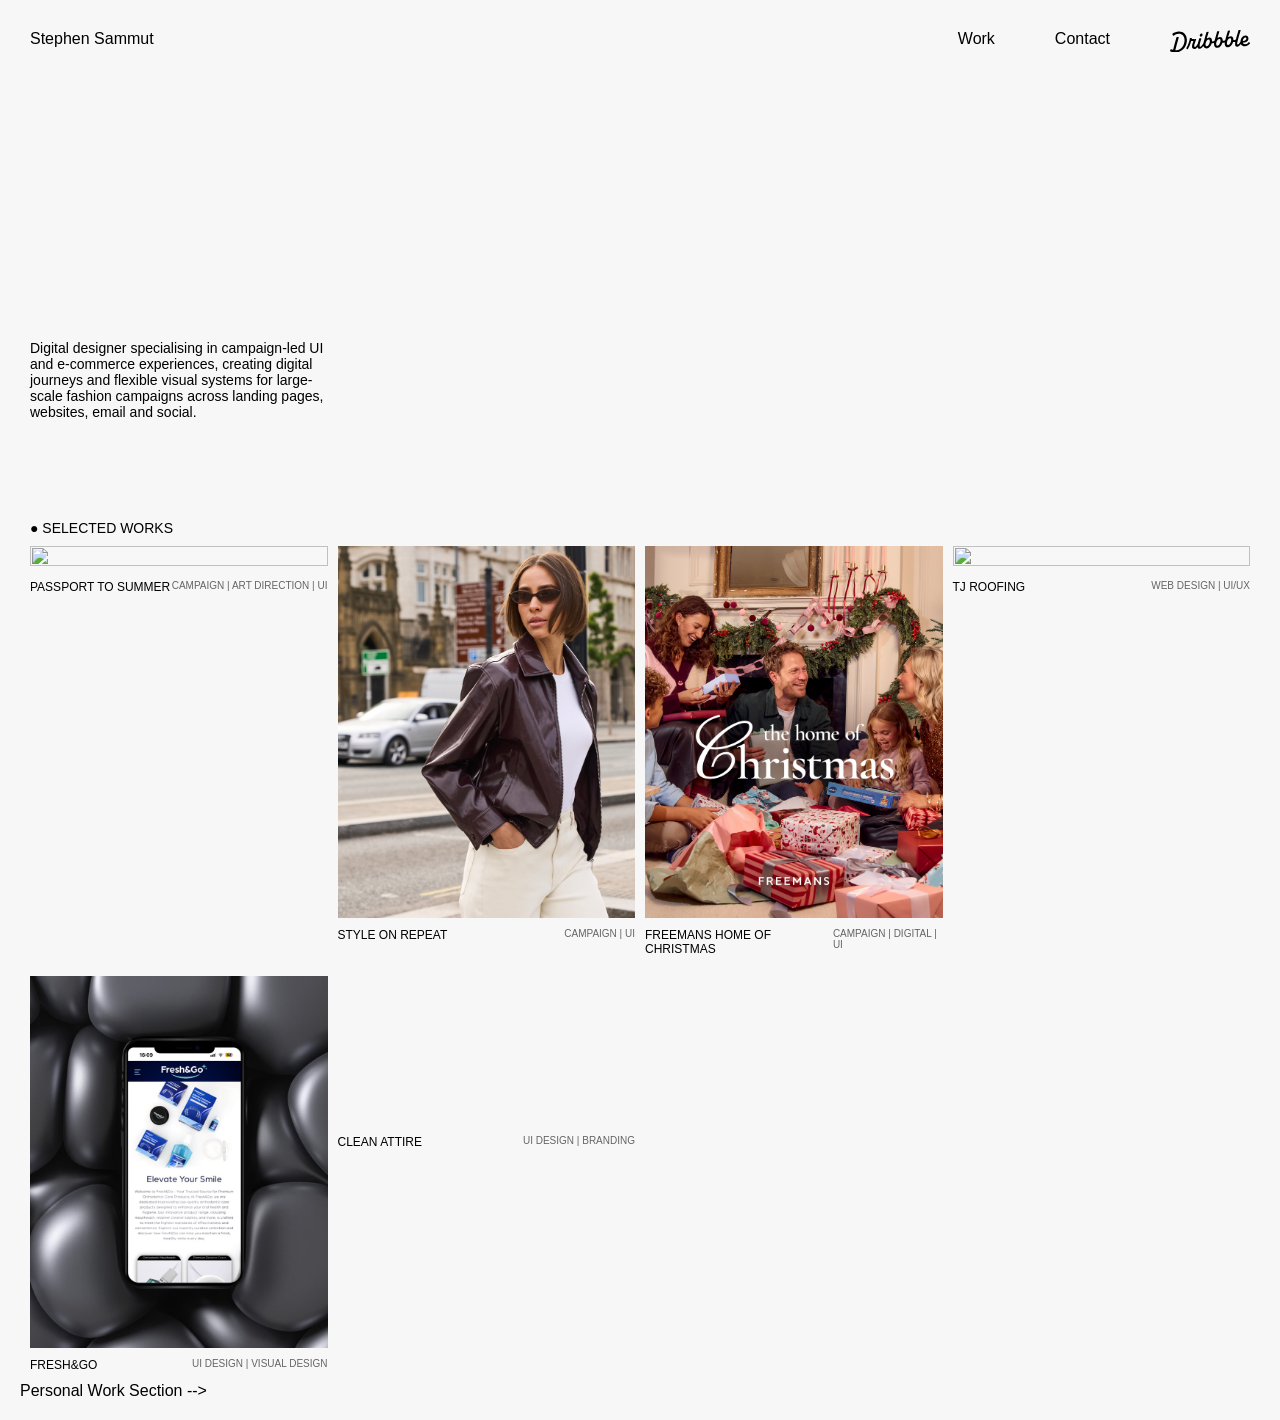
==== commit b0868bee: "Update index.html" ====
--- a/index.html
+++ b/index.html
@@ -23,7 +23,7 @@
 
         <nav id="mobileMenu">
           <a href="#work">Work</a>
-          <a href="#">About</a>
+          <!--<a href="#">About</a>-->
           <a href="https://www.linkedin.com/feed/">Contact</a>
           <!--<a href="#div_id">Personal Projects</a> -->
            <a href="https://dribbble.com/StephenSammut" target="_blank"><svg xmlns="http://www.w3.org/2000/svg" width="80"  viewBox="0 0 210 59" fill="none">
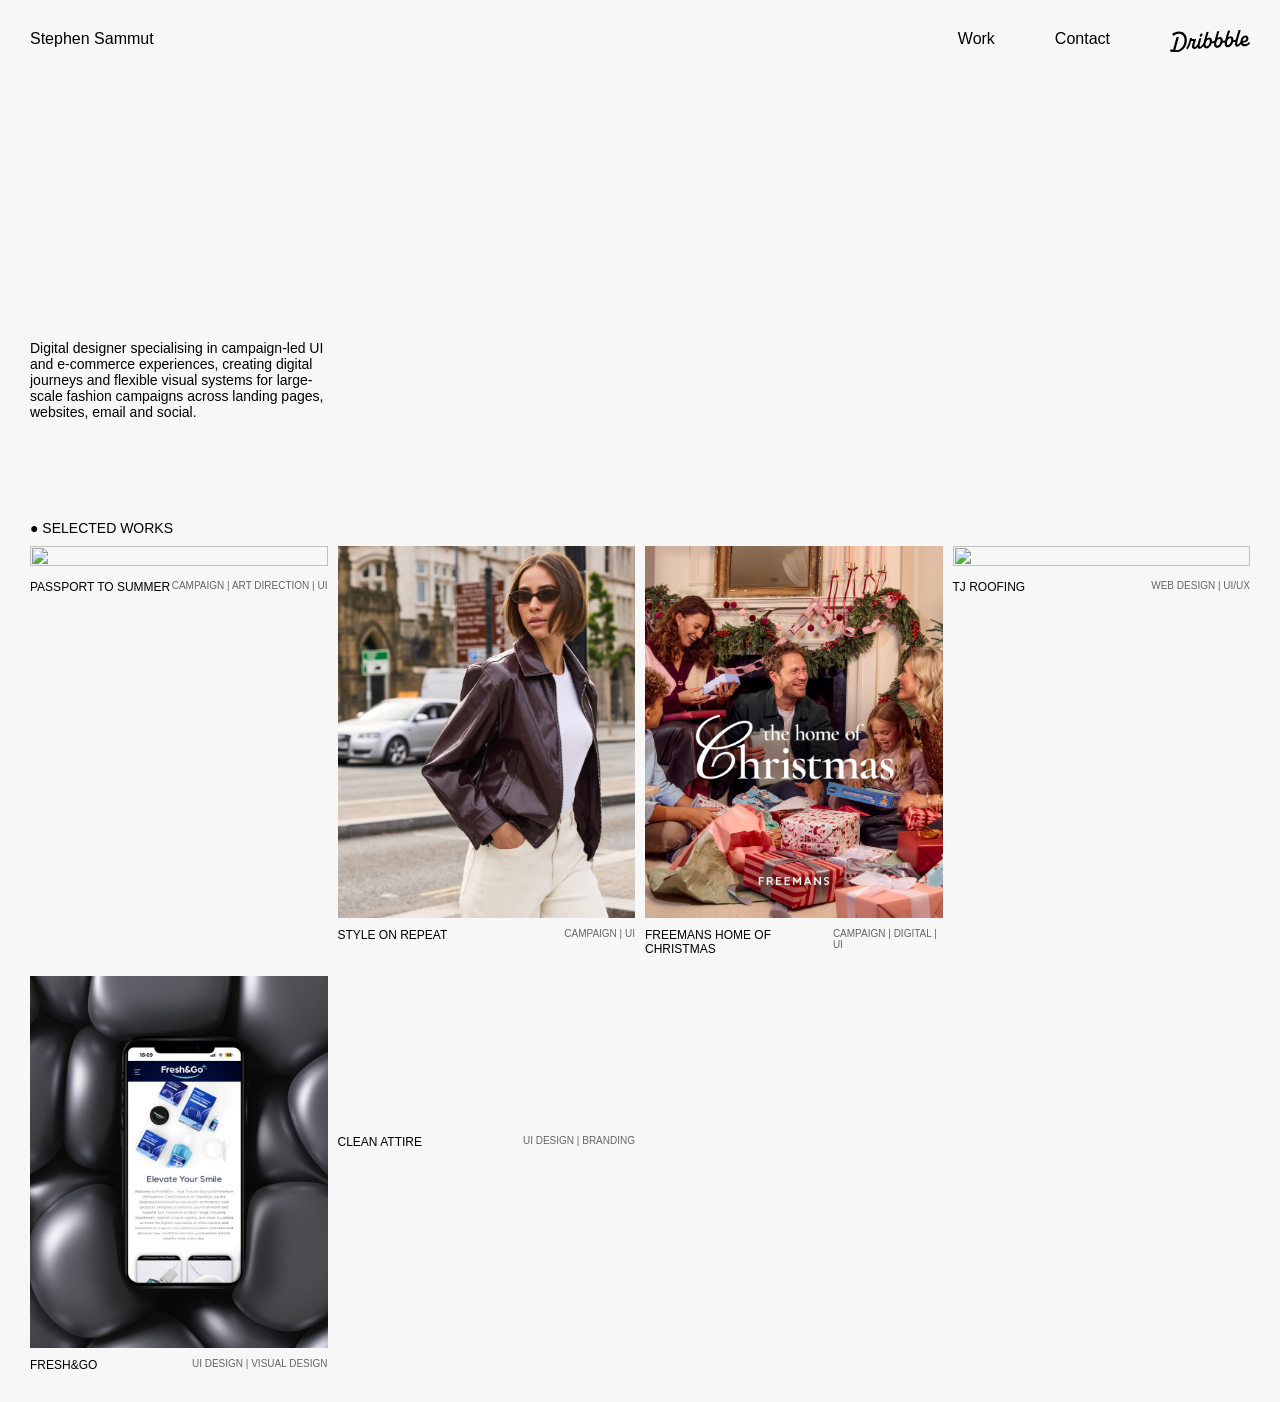
==== commit 1c911ec5: "Remove commented personal work section from index.html" ====
--- a/index.html
+++ b/index.html
@@ -149,7 +149,7 @@
         </div>
       </main>
 
-    Personal Work Section -->
+    
       <!-- <section class="personal-work-container">
         <div class="intro-copy" style="padding-bottom: 10px; padding-left: 10px;">
             <p>
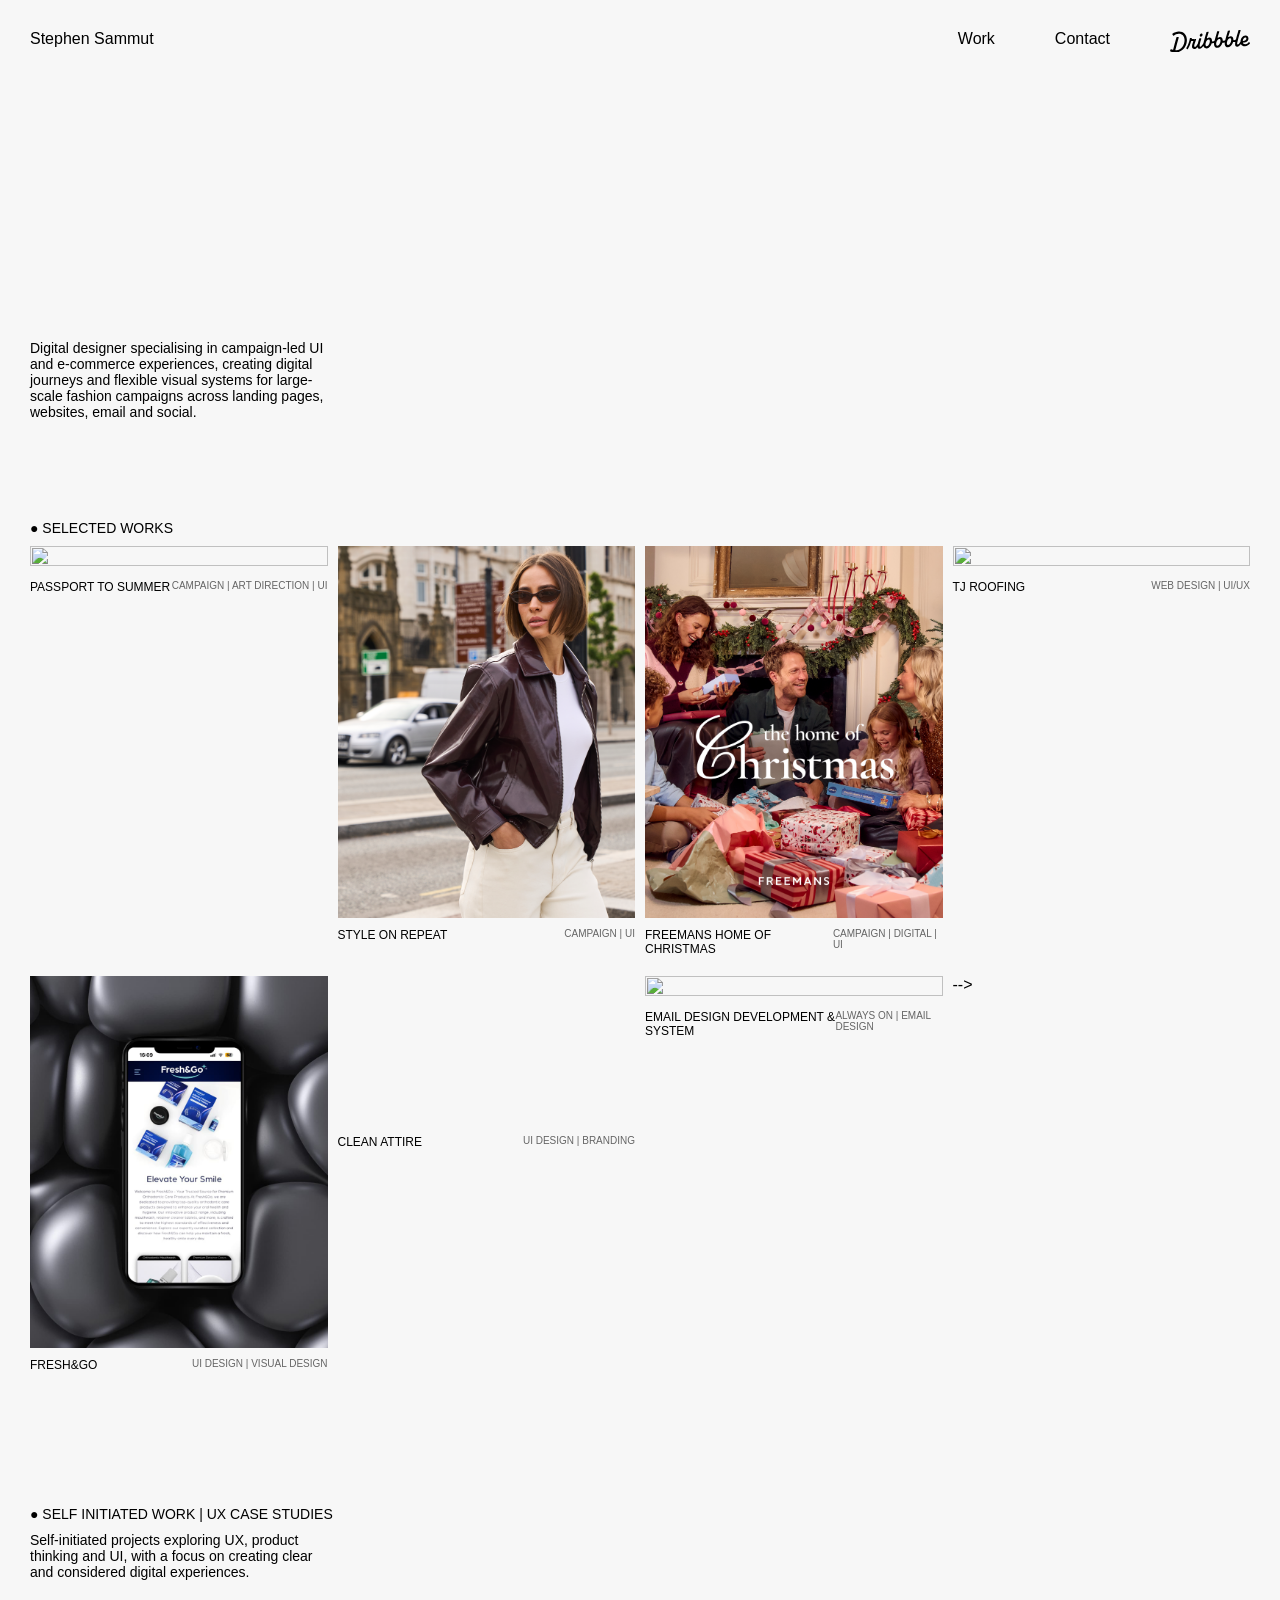
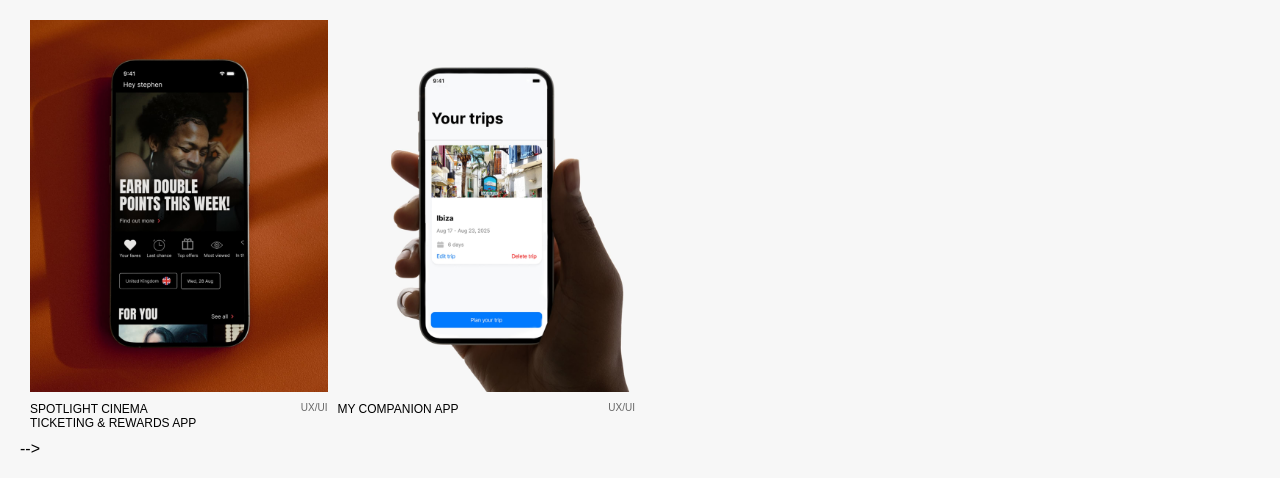
==== commit 40efb4bf: "Uncomment case study and personal work sections" ====
--- a/index.html
+++ b/index.html
@@ -135,7 +135,7 @@
             </div>
           </div>
 
-         <!-- <div class="case-study-container">
+         <div class="case-study-container">
             <a href="emaildesign.html">
               <img src="imgs/ProjectCard_4_EMAIL.png" alt="" />
             </a>
@@ -150,7 +150,7 @@
       </main>
 
     
-      <!-- <section class="personal-work-container">
+     <section class="personal-work-container">
         <div class="intro-copy" style="padding-bottom: 10px; padding-left: 10px;">
             <p>
               ● SELF INITIATED WORK  | UX CASE STUDIES
@@ -191,6 +191,7 @@
         </div>
       </main>
       </section> -->
+       <div class="mobile-bottom-blur" aria-hidden="true"></div>
     </div>
     <script src="script.js"></script>
    
--- a/stephenSitev2.css
+++ b/stephenSitev2.css
@@ -18,6 +18,17 @@
 
 }
 
+.heading-container{
+  padding:20px 0;
+}
+.heading-container h2{
+  font-size: 3rem;
+  line-height: 2.5rem;
+  margin-bottom: 10px;
+     font-family: "Suisse Intl", sans-serif;
+    font-weight: 400;
+
+}
 .test-image{
   width: 100%;
 }
@@ -145,6 +156,13 @@
   width: 100%;
 }
 
+grid-container-2 five-column-layout {
+  display: grid;
+  grid-template-columns: repeat(4, 1fr);
+  gap: 10px;
+  width: 100%;
+}
+
 .video {
   width: 100%;
   height: auto;
@@ -154,6 +172,19 @@
 /* -------------------------
    PROJECT
 ------------------------- */
+.banner-image-container{
+  width: 100%;
+  height: 100%;
+  padding-bottom: 50px;
+ 
+}
+
+.banner-image-container img{
+  width: 100%;
+  height: 100%;
+  object-fit: cover;
+  padding: 0 20vw;
+}
 
 .one-col-layout {
   display: flex;
@@ -236,6 +267,9 @@
     width: 100%;
     margin: 90px 20px 110px;
 }
+.campaign-impact.christmas {
+    margin: 90px 20px 50px;
+}
 
 .campaign-impact__line {
     width: 100%;
@@ -266,6 +300,14 @@
 
 .campaign-impact__number {
     font-size: clamp(70px, 8vw, 120px);
+    line-height: 0.85;
+    font-weight: 400;
+    letter-spacing: -0.06em;
+    margin-bottom: 20px;
+}
+
+.christmas-font-size {
+    font-size: clamp(3rem, 5vw, 80px);
     line-height: 0.85;
     font-weight: 400;
     letter-spacing: -0.06em;
@@ -332,6 +374,7 @@
     background-color: var(--white);
     overflow-y: hidden;
   }
+  
 
   .center {
     display: flex;
@@ -371,6 +414,8 @@
 }
 
 @media (max-width: 768px) {
+
+  
 
   .relative-flex-phone.home {
     top: 0;
@@ -470,6 +515,10 @@
 
 @media (max-width: 600px) {
 
+  .banner-image-container img{
+  padding: 0 10px;
+}
+
   .case-study-container.gifting-wireframe {
     padding: 0;
   }
@@ -547,3 +596,6 @@
     line-height: 1.1rem;
   }
 }
+
+
+/*navigation bar for case studies */
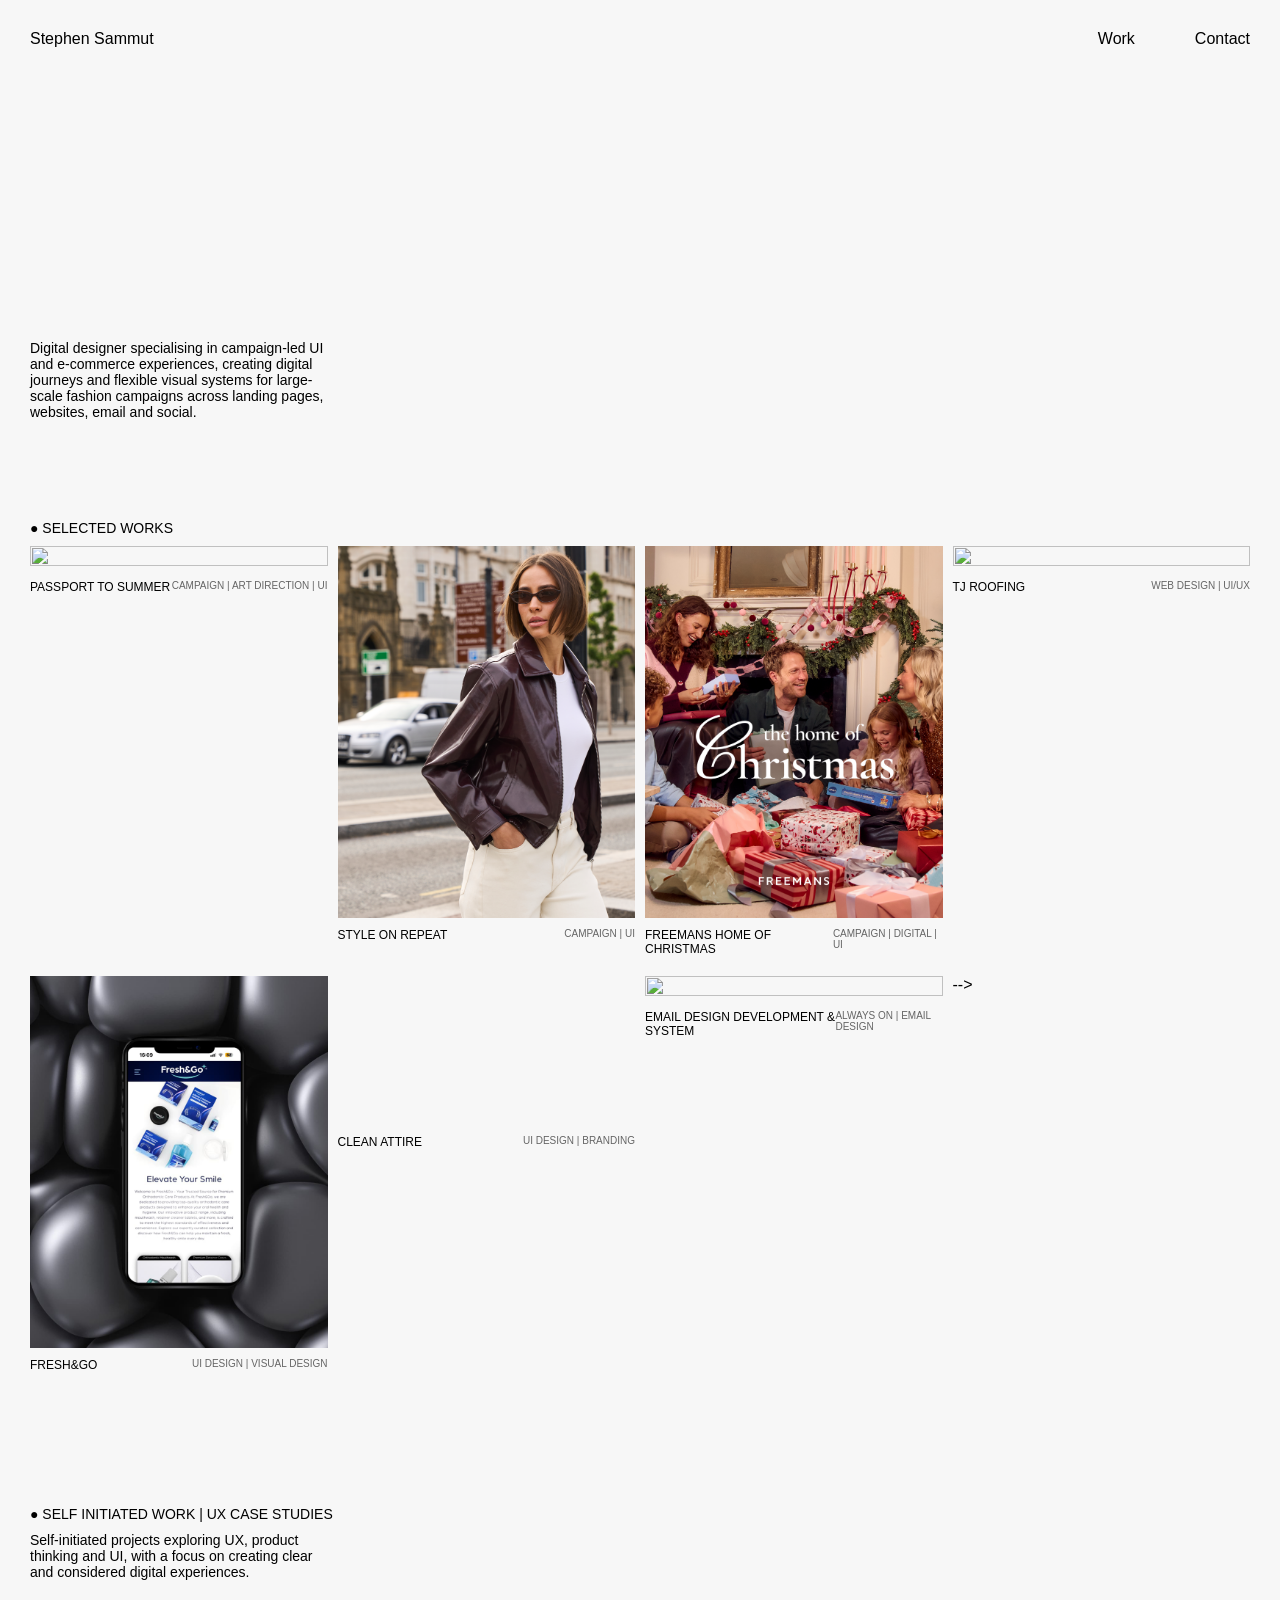
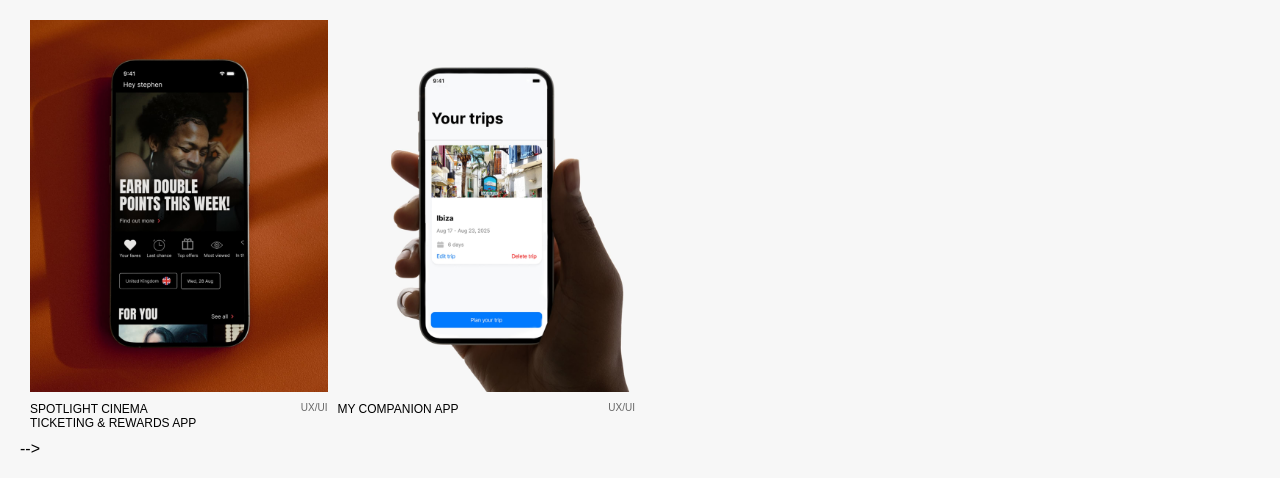
==== commit bc2976c8: "Comment out Personal Projects link in mobile menu" ====
--- a/index.html
+++ b/index.html
@@ -25,11 +25,11 @@
           <a href="#work">Work</a>
           <!--<a href="#">About</a>-->
           <a href="https://www.linkedin.com/feed/">Contact</a>
-          <!--<a href="#div_id">Personal Projects</a> -->
+          <!--<a href="#div_id">Personal Projects</a> 
            <a href="https://dribbble.com/StephenSammut" target="_blank"><svg xmlns="http://www.w3.org/2000/svg" width="80"  viewBox="0 0 210 59" fill="none">
     <title>Dribbble: the community for graphic design</title>
 <path fill-rule="evenodd" clip-rule="evenodd" d="M206.622 31.928C207.065 31.4116 207.85 31.4352 208.253 31.986H208.25L209.784 34.0834C210.075 34.4864 210.073 35.0425 209.769 35.4349C207.106 38.8893 202.44 42.2143 196.81 42.5359C192.366 42.7887 188.701 41.1051 186.706 37.9221C186.311 37.2925 185.44 37.2557 184.997 37.8511C182.63 41.0286 179.766 43.5134 176.782 43.6845C171.467 43.9876 169.966 40.4228 171.28 32.563C171.412 31.7805 170.726 31.1192 169.987 31.3141C168.885 31.6065 167.715 31.7356 166.528 31.633C166.034 31.5907 165.571 31.8912 165.422 32.3811C163.455 38.8418 158.774 44.8518 152.715 45.1997C148.847 45.421 143.069 43.205 143.647 33.9462C143.695 33.1927 143.019 32.5999 142.323 32.8106C141.11 33.1795 139.804 33.3534 138.474 33.2401C137.981 33.1979 137.52 33.4983 137.371 33.9885C135.404 40.449 130.723 46.4592 124.664 46.8068C120.796 47.0282 115.018 44.8124 115.596 35.5536C115.644 34.7998 114.968 34.207 114.272 34.418C113.059 34.7869 111.753 34.9634 110.423 34.8473C109.93 34.8053 109.469 35.1057 109.32 35.5956C107.352 42.0564 102.672 48.0664 96.6132 48.4142C93.8613 48.5723 90.1398 47.4945 88.4308 43.5264C88.1016 42.7599 87.1144 42.6438 86.6257 43.3105C84.2334 46.5751 81.3193 49.152 78.2762 49.3259C75.1571 49.505 73.4509 48.2535 72.7091 46.0216C72.4458 45.2339 71.4609 45.0467 70.9293 45.6712C68.8002 48.1744 66.3749 50.0082 63.9216 50.1479C60.1393 50.3666 57.9619 47.563 57.7823 44.1667C57.5747 40.204 59.2887 35.564 61.2025 30.4999C61.4684 29.7964 60.9873 29.0348 60.2608 29.0032C59.157 28.956 57.8963 28.8399 56.7113 28.6185C56.1771 28.5159 55.6583 28.8479 55.5063 29.3907C53.243 37.4716 49.7771 45.392 46.8529 50.074C46.5263 50.5984 45.8505 50.7381 45.3593 50.377L43.1264 48.7331C42.6682 48.393 42.5441 47.7397 42.8504 47.247C47.0759 40.478 50.8278 29.8807 52.1215 22.0421C52.2025 21.5415 52.61 21.17 53.0986 21.141L56.0683 20.9697C56.7493 20.9302 57.2861 21.5652 57.162 22.2634L57.1493 22.3372C57.0379 22.959 57.4532 23.5439 58.0532 23.6257C60.7164 23.992 64.6963 24.0366 67.3975 23.9313C68.157 23.9023 68.6938 24.6875 68.4178 25.4226C66.2507 31.1876 63.3469 39.1765 63.5139 42.3382C63.5899 43.7662 64.2204 44.5462 65.3291 44.4829C67.4508 44.3619 70.7141 40.0959 73.1876 35.3455C73.2331 35.261 73.2659 35.169 73.2862 35.0741C74.1196 31.3543 75.3565 27.2068 76.6061 23.0163L76.6837 22.7561C76.8128 22.3188 77.1901 22.0131 77.6306 21.9868L81.1876 21.7839C81.9219 21.7417 82.4712 22.4795 82.2485 23.2093C82.0654 23.8112 81.883 24.409 81.7023 25.0014C78.5723 35.2603 75.9438 43.8759 79.4838 43.6742C81.7978 43.5422 85.0764 39.6164 87.8966 34.0279C87.9421 33.9356 87.9751 33.8381 87.9954 33.7355C88.1372 33.0055 88.3092 32.2416 88.5195 31.4432C90.1639 24.8753 92.0286 18.3691 93.8955 11.855C94.4717 9.8446 95.0481 7.83341 95.6182 5.81945C95.7449 5.37417 96.1245 5.06062 96.57 5.03426L100.221 4.82611C100.963 4.78396 101.512 5.52962 101.279 6.26474C99.8208 10.8388 98.2967 15.7106 96.8487 20.4006C96.5448 21.3887 97.603 22.2107 98.4386 21.6416C99.8791 20.6562 101.545 20.0027 103.158 19.9105C107.267 19.676 110.064 23.0565 110.332 28.1496C110.347 28.4184 110.363 28.7082 110.37 29.0032C110.385 29.5673 110.808 30.023 111.348 30.0704C113.282 30.2417 115.259 29.6673 116.786 28.3051C116.943 28.1654 117.049 27.9757 117.102 27.7701C118.616 21.8916 120.287 16.0568 121.959 10.2147C122.532 8.21455 123.105 6.21353 123.672 4.20956C123.798 3.76427 124.178 3.45072 124.624 3.42438L128.274 3.21623C129.016 3.17408 129.566 3.91972 129.333 4.65484C127.874 9.22892 126.35 14.1007 124.902 18.7907C124.598 19.7788 125.657 20.6008 126.492 20.0317C127.933 19.0463 129.599 18.3929 131.211 18.3006C135.32 18.0662 138.117 21.4466 138.386 26.5399C138.401 26.8084 138.416 27.0985 138.424 27.3935C138.436 27.9573 138.862 28.4132 139.401 28.4607C141.335 28.6318 143.312 28.0573 144.839 26.6951C144.996 26.5557 145.102 26.3659 145.156 26.1604C146.67 20.2818 148.34 14.4471 150.013 8.6051C150.586 6.60484 151.158 4.60372 151.725 2.59968C151.852 2.15439 152.232 1.84085 152.677 1.8145L156.328 1.60635C157.07 1.56419 157.619 2.30985 157.386 3.04497C155.928 7.61902 154.404 12.4908 152.956 17.1808C152.652 18.1689 153.71 18.991 154.546 18.4219C155.986 17.4364 157.652 16.783 159.265 16.6908C163.374 16.4563 166.171 19.8367 166.44 24.9299C166.455 25.2013 166.47 25.4885 166.477 25.7835C166.493 26.3447 166.913 26.8032 167.452 26.8507C169.323 27.0166 171.237 26.4844 172.741 25.2171C172.908 25.0774 173.024 24.8798 173.08 24.6637C174.804 18.0187 177.336 9.31324 179.777 0.981894C179.906 0.541877 180.285 0.236236 180.726 0.209888L184.344 0.0017367C185.078 -0.0404207 185.627 0.692063 185.407 1.42191C182.047 12.5778 179.308 22.3372 177.797 28.0944C175.789 35.9039 175.711 38.1567 177.994 38.025C179.911 37.9143 182.493 35.1952 184.928 31.0847C185.025 30.924 185.075 30.7397 185.083 30.5526C185.402 22.324 190.447 14.8385 197.946 14.409C202.969 14.1218 205.721 17.916 205.918 21.6495C206.293 28.7767 199.248 33.3324 192.42 32.9107C191.625 32.8606 191.047 33.7145 191.397 34.4574C192.351 36.4967 194.359 37.6352 197.787 37.4374C201.048 37.2531 204.468 34.439 206.622 31.928ZM93.7548 33.9278C92.1345 40.4228 94.1017 42.9652 96.646 42.8203C100.823 42.5805 104.864 34.9263 104.553 29.019C104.416 26.4396 102.907 25.0958 101.145 25.1961C98.2106 25.3646 95.0512 28.745 93.7548 33.9278ZM121.808 32.3207C120.188 38.8154 122.155 41.3581 124.7 41.2131H124.697C128.874 40.9734 132.917 33.3192 132.606 27.4119C132.472 24.8324 130.96 23.4886 129.198 23.5887C126.264 23.7574 123.105 27.1379 121.808 32.3207ZM149.862 30.7133C148.242 37.2082 150.209 39.7509 152.753 39.606H152.751C156.925 39.3662 160.971 31.712 160.66 25.8047C160.525 23.2251 159.014 21.8814 157.252 21.9815C154.318 22.1501 151.158 25.5307 149.862 30.7133ZM200.584 22.2239C200.559 20.5218 199.513 19.2887 197.817 19.3862H197.815C194.483 19.5785 191.875 23.1856 191.045 27.562C190.913 28.2577 191.422 28.9058 192.103 28.8899C196.407 28.7821 200.721 25.9416 200.584 22.2239ZM44.3525 25.3837C43.9171 12.1962 35.3423 3.49339 22.6712 3.94658C17.2307 4.19426 11.0052 6.25733 6.32164 9.9461C5.88113 10.2939 5.76719 10.9315 6.06593 11.4163L8.05331 14.6519C8.39254 15.2052 9.11407 15.3185 9.60776 14.9075C13.1724 11.9459 18.0383 10.0041 22.7193 9.79855C31.403 9.43757 37.7828 14.9971 38.1551 25.7367C38.6209 38.2417 30.2157 52.5461 16.7091 53.3207C16.2382 53.3471 15.7471 53.3577 15.2559 53.3577C14.5673 53.3577 14.0585 52.6858 14.2306 51.9901C16.8357 41.4744 19.8763 30.1974 22.9776 19.7029C23.1928 18.973 22.6459 18.2458 21.9143 18.288L17.9648 18.5146C17.5218 18.5409 17.142 18.8492 17.0129 19.2918C14.0331 29.6045 11.0508 40.7895 8.36723 51.284C8.21279 51.89 7.59761 52.2379 7.02544 52.0427C5.62543 51.566 4.34693 51.0232 3.2583 50.3881C2.73677 50.0825 2.07601 50.2987 1.80765 50.8571L0.11142 54.4037C-0.139216 54.9281 0.0455967 55.5709 0.539275 55.8527C4.38489 58.0345 10.223 59.2806 16.0914 58.9462C35.4032 57.8393 44.864 40.0015 44.3525 25.3889V25.3837ZM82.3044 9.18082C79.955 9.31518 77.8713 11.9553 78.0183 14.7377C78.1143 16.5715 79.2917 17.7967 81.1195 17.694C83.4689 17.5596 85.6106 14.7798 85.4714 12.1318C85.3754 10.298 84.0005 9.08333 82.3044 9.18082Z" fill="currentColor"></path>
-</svg></a>
+</svg></a>-->
         </nav>
       </header>
 
